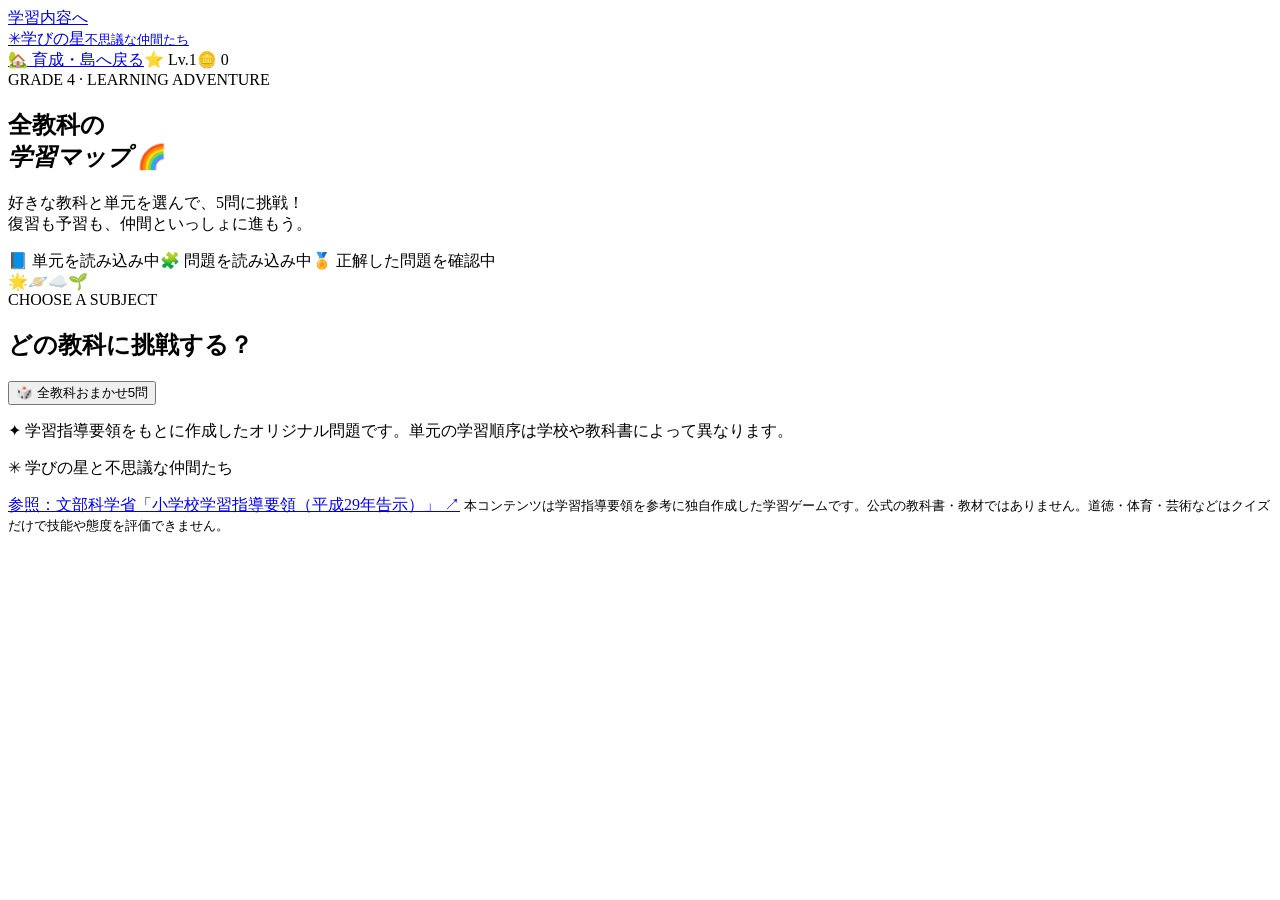
==== curriculum.html @ 715422c6 "Add grade 4 all-subject learning portal" ====
<!doctype html>
<html lang="ja">
<head>
<meta charset="UTF-8">
<meta name="viewport" content="width=device-width,initial-scale=1,viewport-fit=cover">
<meta name="theme-color" content="#176d68">
<meta name="description" content="小学4年生の各教科を学んで、オリジナルの仲間たちと成長する学習ゲーム。">
<title>全教科の学習マップ | 学びの星</title>
<link rel="stylesheet" href="/curriculum.css">
</head>
<body>
<a class="skip" href="#content">学習内容へ</a>
<header class="topbar"><div class="topinner">
 <a class="brand" href="/"><span class="brandmark">✳</span><span>学びの星<small>不思議な仲間たち</small></span></a>
 <nav aria-label="学習ナビ"><a class="return" href="/">🏡 育成・島へ戻る</a><span class="level" id="level">⭐ Lv.1</span><span class="coin" id="coins">🪙 0</span></nav>
</div></header>
<main id="content">
 <section class="intro">
  <div><span class="eyebrow">GRADE 4 · LEARNING ADVENTURE</span><h1>全教科の<br><em>学習マップ</em> 🌈</h1>
   <p>好きな教科と単元を選んで、5問に挑戦！<br>復習も予習も、仲間といっしょに進もう。</p>
   <div class="stats"><span id="unitCount">📘 単元を読み込み中</span><span id="questionCount">🧩 問題を読み込み中</span><span id="clearCount">🏅 正解した問題を確認中</span></div>
  </div>
  <div class="sky" aria-hidden="true"><span>🌟</span><span>🪐</span><span>☁️</span><span>🌱</span></div>
 </section>
 <div class="alert" id="alert" role="status" hidden></div>
 <section id="catalog" class="view">
  <div class="sectiontitle"><div><span class="eyebrow">CHOOSE A SUBJECT</span><h2>どの教科に挑戦する？</h2></div><button id="mixButton" class="outline">🎲 全教科おまかせ5問</button></div>
  <div class="subject-grid" id="subjectGrid"></div>
  <p class="note">✦ 学習指導要領をもとに作成したオリジナル問題です。単元の学習順序は学校や教科書によって異なります。</p>
 </section>
 <section id="unitsView" class="view" hidden>
  <div class="crumb"><button id="backSubjects">← 教科を選び直す</button></div>
  <div id="subjectHeading" class="subject-heading"></div>
  <div class="toolstrip"><span>🌟 ★マークは授業で学んだ内容に関連する単元</span><button class="outline" id="randomSubject">🎲 この教科から5問</button></div>
  <div class="unit-grid" id="unitGrid"></div>
 </section>
 <section id="quizView" class="view quiz-view" hidden>
  <div class="crumb"><button id="backUnits">← 単元を選び直す</button></div>
  <div class="quiz-head"><div><span class="eyebrow" id="qSubject">学習中</span><h2 id="qUnit">5問チャレンジ</h2></div><strong id="qCounter">1 / 5 問</strong></div>
  <div class="progress" aria-label="クイズの進み具合"><span id="progressBar"></span></div>
  <article class="question-card">
   <span class="qtag" id="qTag">QUESTION</span>
   <h3 id="qPrompt"></h3>
   <div id="answers" class="answers"></div>
   <div id="feedback" class="feedback" role="status" hidden>
     <h3 id="feedbackTitle"></h3><p id="feedbackText"></p><button id="nextButton" class="primary">次の問題 →</button>
   </div>
  </article>
  <p class="gentle">🌱 間違いも大切な学び。解説を読んで、もう一度挑戦しよう！</p>
 </section>
 <section id="resultView" class="view quiz-view" hidden>
  <article class="result-card">
   <div class="confetti">✦ 🌈 ✦</div><h2>ミッション クリア！</h2>
   <p id="resultSentence"></p>
   <div class="reward-grid"><div><strong id="earnedXP">+0</strong><span>⭐ 経験値</span></div><div><strong id="earnedCoin">+0</strong><span>🪙 コイン</span></div><div><strong id="earnedHeart">+0</strong><span>💗 なかよし</span></div></div>
   <div class="result-buttons"><button class="primary" id="againButton">もう5問！</button><button class="outline" id="otherButton">ほかの教科へ</button><a href="/" class="outline">仲間に会う 🐾</a></div>
   <p class="gentle">※ 育成データは、同じブラウザの学びの星と共通です。</p>
  </article>
 </section>
 <footer><p>✳ 学びの星と不思議な仲間たち</p><a href="https://www.mext.go.jp/content/1413522_001.pdf" target="_blank" rel="noopener noreferrer">参照：文部科学省「小学校学習指導要領（平成29年告示）」 ↗</a>
 <small>本コンテンツは学習指導要領を参考に独自作成した学習ゲームです。公式の教科書・教材ではありません。道徳・体育・芸術などはクイズだけで技能や態度を評価できません。</small></footer>
</main>
<script type="module" src="/curriculum-app.js"></script>
</body>
</html>
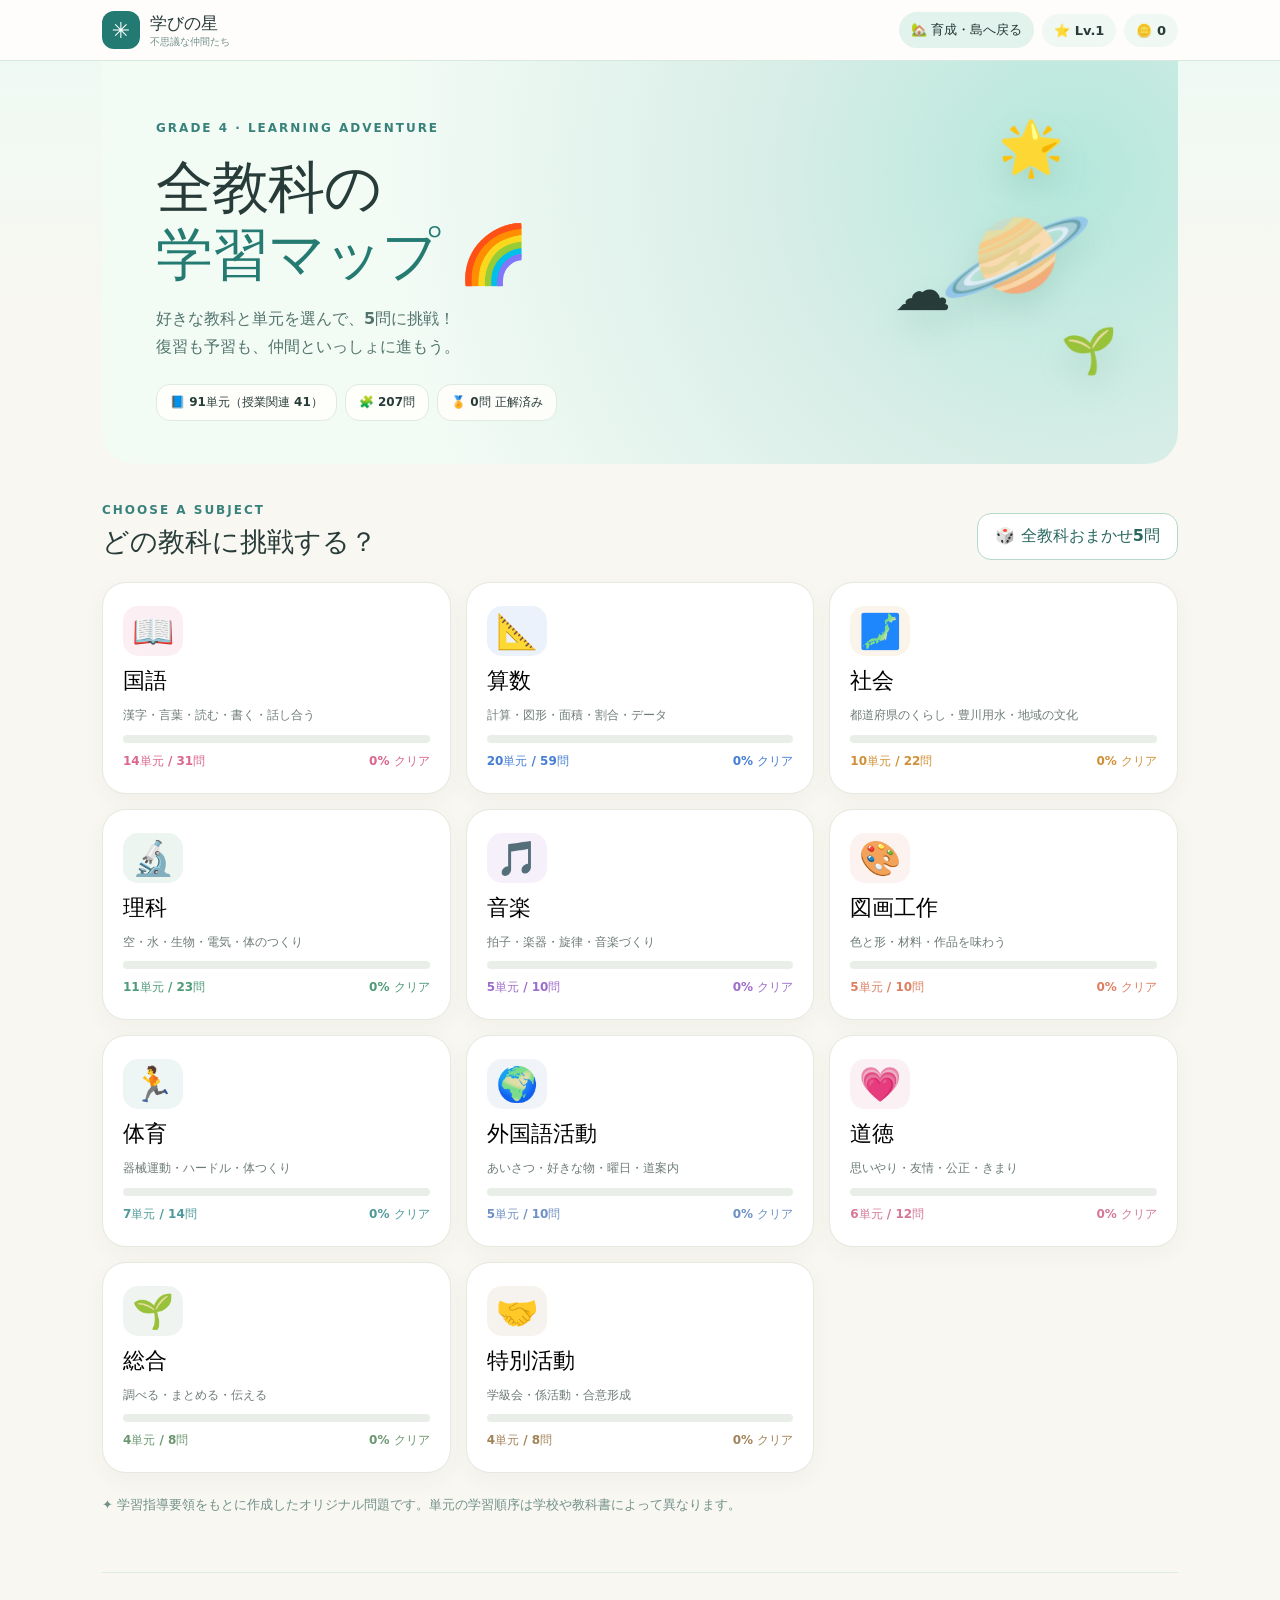
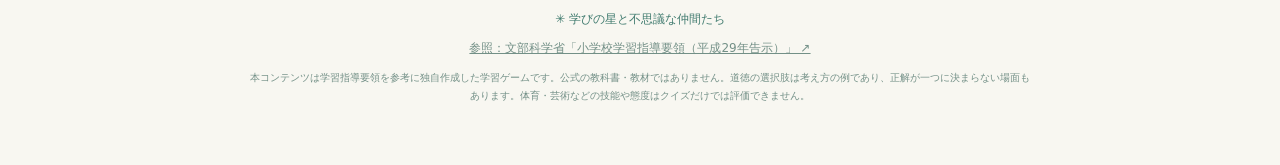
==== commit dceb2d14: "Clarify quiz scope and link to official curriculum source" ====
--- a/curriculum.html
+++ b/curriculum.html
@@ -31,7 +31,7 @@
  <section id="unitsView" class="view" hidden>
   <div class="crumb"><button id="backSubjects">← 教科を選び直す</button></div>
   <div id="subjectHeading" class="subject-heading"></div>
-  <div class="toolstrip"><span>🌟 ★マークは授業で学んだ内容に関連する単元</span><button class="outline" id="randomSubject">🎲 この教科から5問</button></div>
+  <div class="toolstrip"><span>🌟 ★はこれまでの授業に関連。選んだ単元と同じ教科のおさらいから5問出題</span><button class="outline" id="randomSubject">🎲 この教科から5問</button></div>
   <div class="unit-grid" id="unitGrid"></div>
  </section>
  <section id="quizView" class="view quiz-view" hidden>
@@ -57,8 +57,8 @@
    <p class="gentle">※ 育成データは、同じブラウザの学びの星と共通です。</p>
   </article>
  </section>
- <footer><p>✳ 学びの星と不思議な仲間たち</p><a href="https://www.mext.go.jp/content/1413522_001.pdf" target="_blank" rel="noopener noreferrer">参照：文部科学省「小学校学習指導要領（平成29年告示）」 ↗</a>
- <small>本コンテンツは学習指導要領を参考に独自作成した学習ゲームです。公式の教科書・教材ではありません。道徳・体育・芸術などはクイズだけで技能や態度を評価できません。</small></footer>
+ <footer><p>✳ 学びの星と不思議な仲間たち</p><a href="https://www.mext.go.jp/a_menu/shotou/new-cs/1384661.htm" target="_blank" rel="noopener noreferrer">参照：文部科学省「小学校学習指導要領（平成29年告示）」 ↗</a>
+ <small>本コンテンツは学習指導要領を参考に独自作成した学習ゲームです。公式の教科書・教材ではありません。道徳の選択肢は考え方の例であり、正解が一つに決まらない場面もあります。体育・芸術などの技能や態度はクイズだけでは評価できません。</small></footer>
 </main>
 <script type="module" src="/curriculum-app.js"></script>
 </body>
--- a/curriculum.css
+++ b/curriculum.css
@@ -0,0 +1 @@
+:root{font-family:system-ui,-apple-system,"Hiragino Kaku Gothic ProN","Yu Gothic",sans-serif;color:#273b39;background:#f8f7f1;font-synthesis:none}*{box-sizing:border-box}body{margin:0;min-height:100vh;background:linear-gradient(180deg,#edfaf4 0,#f8f7f1 310px)}a{color:inherit;text-decoration:none}button{font:inherit;cursor:pointer;touch-action:manipulation}button:disabled{cursor:default;opacity:.7}.skip{position:absolute;left:-10000px}.skip:focus{left:5px;top:5px;background:white;z-index:99;padding:8px}.topbar{background:#fffdfb;border-bottom:1px solid #d7e8df;position:sticky;top:0;z-index:10}.topinner{max-width:1120px;padding:11px 22px;margin:auto;display:flex;align-items:center;justify-content:space-between;gap:12px}.brand{display:flex;align-items:center;gap:10px;font-size:17px;font-weight:900}.brandmark{background:#227a73;color:white;display:grid;place-items:center;width:38px;height:38px;border-radius:12px;font-size:22px}.brand small{display:block;font-size:10px;font-weight:600;color:#71918c}.topinner nav{display:flex;align-items:center;gap:8px}.return,.level,.coin{font-size:13px;padding:9px 12px;border-radius:100px;background:#f0f8f3;font-weight:800}.return{background:#e2f2ec}main{max-width:1120px;margin:auto;padding:0 22px}.intro{border-radius:0 0 32px 32px;background:radial-gradient(circle at 90% 28%,#b5e7db 0,#daeee8 32%,#f3fbf5 68%);padding:56px 54px 43px;display:flex;justify-content:space-between;min-height:350px;overflow:hidden}.eyebrow{letter-spacing:2px;color:#39827c;font-size:12px;font-weight:900}.intro h1{font-size:clamp(35px,5vw,57px);line-height:1.18;letter-spacing:-1px;margin:18px 0 15px}.intro h1 em{color:#257b72;font-style:normal}.intro p{line-height:1.8;color:#53746e;font-size:16px;font-weight:600}.stats{display:flex;flex-wrap:wrap;gap:8px;margin-top:22px}.stats span{background:#fffefbe6;border:1px solid #ddebe2;padding:9px 13px;border-radius:14px;font-size:12px;font-weight:850}.sky{position:relative;flex:0 0 250px}.sky span{position:absolute;font-size:67px;filter:drop-shadow(0 15px 15px #528e7830)}.sky span:nth-child(1){top:0;right:60px;font-size:53px}.sky span:nth-child(2){top:65px;right:30px;font-size:124px}.sky span:nth-child(3){top:140px;right:173px;font-size:57px}.sky span:nth-child(4){top:207px;right:7px;font-size:45px}.sectiontitle{display:flex;align-items:end;justify-content:space-between;gap:16px;margin:35px 0 22px}.sectiontitle h2{font-size:27px;margin:6px 0 0}.outline,.primary{border:1px solid #b4d9cb;background:white;color:#28685f;border-radius:14px;padding:12px 17px;font-weight:850;text-align:center}.primary{background:#207d70;color:#fff;border:1px solid #207d70;box-shadow:0 6px 12px #1b847524}.outline:focus-visible,.primary:focus-visible,.subject-card:focus-visible,.unit-card:focus-visible{outline:4px solid #ffa951}.outline:hover{background:#eaf7ef}.primary:hover{background:#15675d}.subject-grid{display:grid;grid-template-columns:repeat(3,minmax(0,1fr));gap:15px}.subject-card{text-align:left;background:#fff;border:1px solid #e5e9df;border-radius:24px;padding:23px 20px;box-shadow:0 7px 22px #405f4a0b;min-height:190px;display:flex;flex-direction:column;align-items:flex-start;gap:10px}.subject-card:hover{transform:translateY(-3px);box-shadow:0 12px 26px #405f4a1b}.subject-card .subject-icon{font-size:34px;background:var(--soft);padding:5px 9px;border-radius:15px}.subject-card strong{font-size:22px}.subject-card small{font-size:12px;color:#6e7c76;line-height:1.55}.subject-card .statsline{margin-top:auto;width:100%;display:flex;justify-content:space-between;font-size:12px;font-weight:900;color:var(--accent)}.meter{width:100%;height:8px;background:#e9eee9;border-radius:8px;overflow:hidden}.meter>span{display:block;background:var(--accent,#319782);height:100%;border-radius:8px;transition:width .25s}.note{color:#72908a;font-size:13px;line-height:1.8;margin:20px 0 36px}.view[hidden],.alert[hidden],.feedback[hidden]{display:none!important}.crumb{margin:31px 0 10px}.crumb button{border:0;background:transparent;color:#227b73;font-weight:850;padding:10px 0}.subject-heading{border-radius:24px;background:linear-gradient(105deg,var(--soft),#fff);padding:26px 30px;display:flex;gap:18px;align-items:center}.subject-heading .subject-icon{font-size:48px}.subject-heading h2{font-size:29px;margin:0 0 4px}.subject-heading p{font-size:13px;margin:0;color:#65807c}.toolstrip{display:flex;align-items:center;justify-content:space-between;gap:12px;margin:25px 0 14px;color:#627e76;font-size:13px}.unit-grid{display:grid;grid-template-columns:repeat(2,minmax(0,1fr));gap:13px}.unit-card{background:white;border:1px solid #e4e9e2;border-radius:19px;padding:22px;display:flex;flex-direction:column;gap:11px;text-align:left}.unit-card:hover{border-color:#56af9c}.unit-card strong{font-size:18px}.unit-card .small{color:#758883;font-size:12px}.unit-card .unitbottom{display:flex;align-items:center;justify-content:space-between;gap:10px;color:#247f70;font-size:12px;font-weight:850}.unit-card .badge{background:#fff0bf;border-radius:9px;padding:4px 7px;font-size:11px;color:#8f6a23}.quiz-view{max-width:760px;margin:auto}.quiz-head{display:flex;justify-content:space-between;align-items:center;gap:15px;margin-bottom:13px}.quiz-head h2{font-size:25px;margin:8px 0}.quiz-head strong{background:#deefe8;color:#278074;border-radius:100px;padding:9px 15px;white-space:nowrap}.progress{height:10px;background:#dcebe6;border-radius:12px;overflow:hidden;margin-bottom:17px}.progress span{display:block;width:0;background:linear-gradient(90deg,#63bea5,#2e8979);height:100%;transition:width .2s}.question-card{background:white;border:1px solid #e1eade;border-radius:25px;padding:34px;box-shadow:0 15px 35px #6d877716}.qtag{font-size:12px;font-weight:900;color:#3c9785;letter-spacing:1.7px}.question-card h3{font-size:24px;line-height:1.6;margin:16px 0 25px;white-space:pre-wrap}.answers{display:grid;gap:11px}.answers button{border:1px solid #dce7e3;background:#f9fcfa;color:#253e3b;border-radius:14px;padding:17px 18px;display:flex;align-items:center;gap:12px;text-align:left;font-size:17px;font-weight:750}.answers button:hover:not(:disabled){border-color:#55b09a;background:#f1faf6}.answers b{display:grid;place-items:center;flex:0 0 30px;width:30px;height:30px;background:white;border:1px solid #d9e8de;border-radius:10px;font-size:12px}.answers button.correct{border-color:#55b492;background:#ecf9ee;color:#16694c}.answers button.wrong{border-color:#ed9189;background:#fff0eb;color:#99433e}.feedback{border-radius:15px;padding:18px 20px;background:#f0f9f3;margin-top:18px;border-left:5px solid #5dad84}.feedback h3{font-size:18px;margin:0 0 9px}.feedback p{line-height:1.7;color:#52726a;font-size:14px;margin:0 0 15px}.feedback button{width:100%}.gentle{text-align:center;color:#75918b;font-size:12px;line-height:1.7;margin:20px 0}.result-card{text-align:center;background:#fff;border:1px solid #e2e9e2;border-radius:27px;margin-top:30px;padding:40px 26px}.confetti{font-size:34px}.result-card h2{font-size:31px;margin:13px 0}.result-card>p{color:#71867e}.reward-grid{display:grid;grid-template-columns:repeat(3,1fr);gap:10px;margin:28px 0}.reward-grid div{background:#f1f8ee;border-radius:15px;padding:19px 5px}.reward-grid strong{font-size:27px;color:#278778;display:block}.reward-grid span{font-size:12px;font-weight:850;color:#647a70}.result-buttons{display:flex;flex-wrap:wrap;justify-content:center;gap:9px}footer{border-top:1px solid #deebe4;margin-top:55px;padding:26px 0 48px;text-align:center;color:#739087;font-size:12px}footer p{font-weight:900;color:#427c70}footer a{text-decoration:underline}footer small{display:block;max-width:780px;margin:12px auto;line-height:1.8}.alert{background:#fff4d9;border:1px solid #efcf79;border-radius:13px;color:#6d5c29;margin:17px 0;padding:14px 18px;font-size:14px;line-height:1.6;font-weight:750}@media(max-width:790px){.subject-grid{grid-template-columns:repeat(2,minmax(0,1fr))}.intro{padding:37px 30px;min-height:290px}.sky{flex-basis:160px}.sky span:nth-child(2){font-size:92px}}@media(max-width:540px){.topinner{padding:9px 13px}.brand{font-size:14px}.brandmark{width:32px;height:32px}.return{font-size:11px;padding:8px}.level,.coin{font-size:11px;padding:7px}.topinner nav{gap:4px}main{padding:0 13px}.intro{padding:32px 22px;border-radius:0 0 23px 23px;min-height:310px}.intro h1{font-size:37px}.intro p{font-size:13px}.sky{display:none}.stats span{font-size:11px;padding:7px}.sectiontitle{align-items:flex-start;flex-direction:column}.sectiontitle h2{font-size:24px}.subject-grid{gap:10px}.subject-card{border-radius:17px;padding:17px 12px;min-height:190px}.subject-card .subject-icon{font-size:29px}.subject-card strong{font-size:17px}.subject-card small{font-size:11px}.subject-card .statsline{font-size:10px;flex-direction:column;gap:3px}.toolstrip{flex-direction:column;align-items:flex-start}.unit-grid{grid-template-columns:1fr}.subject-heading{padding:20px 16px;gap:9px}.subject-heading h2{font-size:24px}.question-card{padding:25px 17px}.question-card h3{font-size:21px}.answers button{font-size:15px;padding:14px}.result-card{padding:25px 14px}.reward-grid strong{font-size:23px}.reward-grid span{font-size:10px}.result-buttons>*{flex:1 1 150px}}
